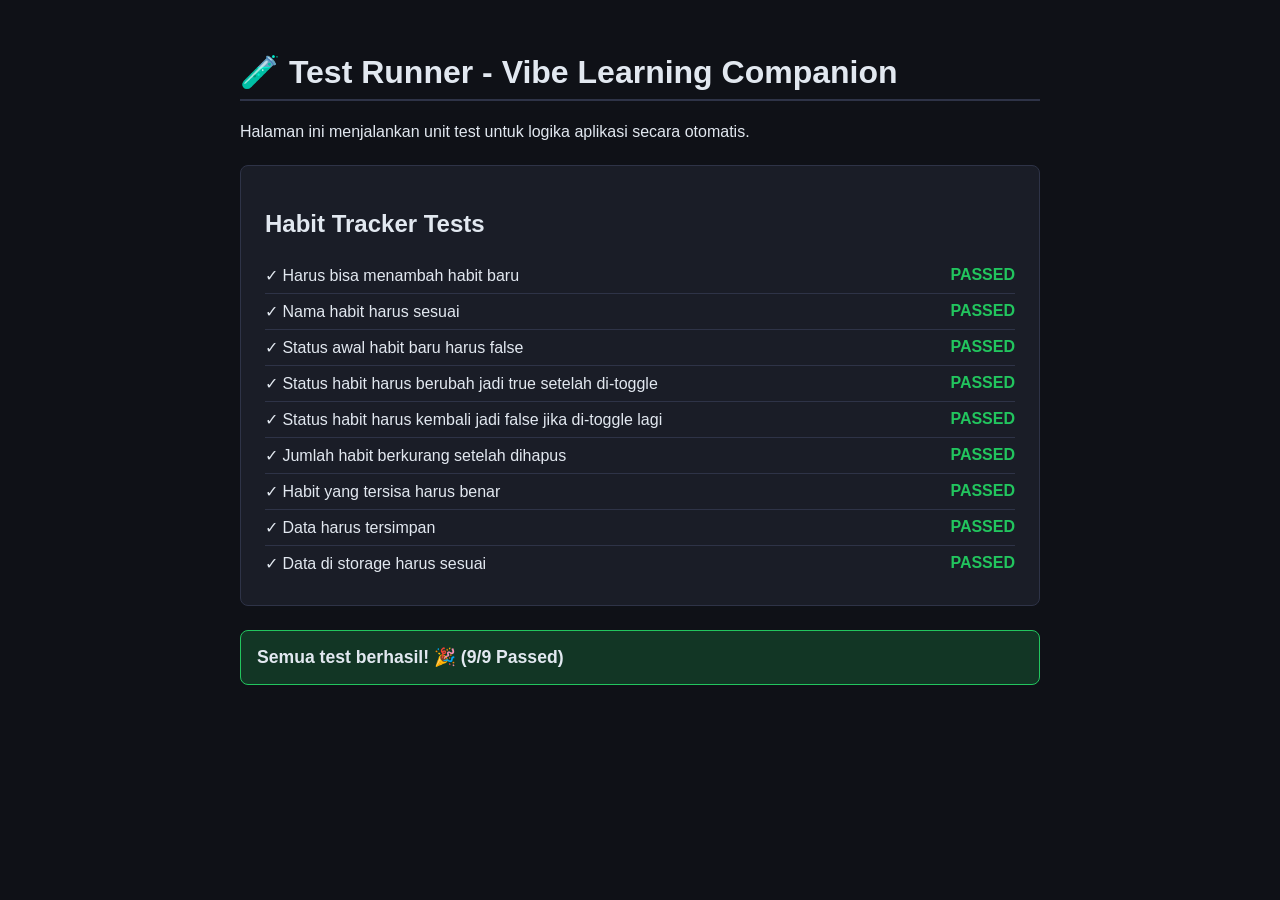
==== test.html @ 682eed2e "feat: Add habit tracker MVP with browser tests" ====
<!DOCTYPE html>
<html lang="id">
<head>
  <meta charset="UTF-8">
  <title>Vibe Learning Companion - Test Runner</title>
  <style>
    body {
      background-color: #0f1117;
      color: #e2e8f0;
      font-family: 'Segoe UI', sans-serif;
      padding: 2rem;
      max-width: 800px;
      margin: 0 auto;
    }
    h1 { border-bottom: 2px solid #2e3347; padding-bottom: 0.5rem; }
    .test-suite { margin-top: 1.5rem; background: #1a1d27; border: 1px solid #2e3347; border-radius: 8px; padding: 1.5rem; }
    .test-case { display: flex; justify-content: space-between; padding: 0.5rem 0; border-bottom: 1px solid #2e3347; }
    .test-case:last-child { border-bottom: none; }
    .pass { color: #22c55e; font-weight: bold; }
    .fail { color: #ef4444; font-weight: bold; }
    .summary { margin-top: 1.5rem; font-size: 1.1rem; font-weight: bold; padding: 1rem; border-radius: 8px; }
    .summary.all-pass { background-color: rgba(34, 197, 94, 0.2); border: 1px solid #22c55e; }
    .summary.some-fail { background-color: rgba(239, 68, 68, 0.2); border: 1px solid #ef4444; }
    .error-box { background: rgba(239, 68, 68, 0.1); border: 1px solid #ef4444; color: #ff8080; padding: 1rem; border-radius: 8px; margin-top: 1rem; font-family: monospace; white-space: pre-wrap; }
  </style>
</head>
<body>

  <h1>🧪 Test Runner - Vibe Learning Companion</h1>
  <p>Halaman ini menjalankan unit test untuk logika aplikasi secara otomatis.</p>

  <div id="error-display" style="display:none;" class="error-box"></div>

  <div class="test-suite">
    <h2>Habit Tracker Tests</h2>
    <div id="test-results">Running tests...</div>
  </div>

  <div id="test-summary" class="summary"></div>

  <!-- Mock DOM elements for test environment -->
  <div style="display:none;">
    <form id="habit-form"><input id="habit-input"></form>
    <ul id="habit-list"></ul>
    <div id="habit-progress"><div id="progress-fill"></div><span id="progress-text"></span></div>
    <p id="empty-message"></p>
  </div>

  <script>
    // Global error handler to capture loading errors
    window.onerror = function(message, source, lineno, colno, error) {
      const display = document.getElementById('error-display');
      display.style.display = 'block';
      display.innerHTML = `<strong>Error Terdeteksi:</strong>\n${message}\ndi ${source} (Baris ${lineno}:${colno})`;
      document.getElementById('test-results').innerHTML = '<span class="fail">Pengujian terhenti karena error.</span>';
      return false;
    };
  </script>
  
  <script src="script.js"></script>
  
  <script>
    // Mock LocalStorage if disabled/restricted on file://
    const mockStorage = {};
    const safeLocalStorage = {
      getItem: (key) => {
        try { return localStorage.getItem(key); } 
        catch(e) { return mockStorage[key] || null; }
      },
      setItem: (key, val) => {
        try { localStorage.setItem(key, val); } 
        catch(e) { mockStorage[key] = String(val); }
      },
      clear: () => {
        try { localStorage.clear(); } 
        catch(e) { for (let k in mockStorage) delete mockStorage[k]; }
      }
    };

    // Override localstorage functions in script.js context
    const originalSave = saveHabits;
    const originalLoad = loadHabits;

    saveHabits = function() {
      safeLocalStorage.setItem('vibe_habits', JSON.stringify(habits));
      updateProgress();
    };

    loadHabits = function() {
      const savedData = safeLocalStorage.getItem('vibe_habits');
      if (savedData) {
        try { habits = JSON.parse(savedData); } catch (e) { habits = []; }
      } else {
        habits = [];
      }
      renderHabits();
    };

    // ===== MINI TESTING FRAMEWORK =====
    const resultsContainer = document.getElementById('test-results');
    const summaryContainer = document.getElementById('test-summary');
    let totalTests = 0;
    let passedTests = 0;
    const testCasesOutput = [];

    function assert(condition, message) {
      totalTests++;
      if (condition) {
        passedTests++;
        testCasesOutput.push(`<div class="test-case"><span>✓ ${message}</span><span class="pass">PASSED</span></div>`);
      } else {
        testCasesOutput.push(`<div class="test-case"><span>✗ ${message}</span><span class="fail">FAILED</span></div>`);
      }
    }

    // Reset state before each test
    function beforeEach() {
      habits = [];
      habitIdCounter = Date.now();
      safeLocalStorage.clear();
    }

    // ===== TEST SUITE =====
    function runTests() {
      try {
        // Test 1: Add Habit
        beforeEach();
        addHabit("Test Belajar Vibe Coding 💻");
        assert(habits.length === 1, "Harus bisa menambah habit baru");
        assert(habits[0].name === "Test Belajar Vibe Coding 💻", "Nama habit harus sesuai");
        assert(habits[0].done === false, "Status awal habit baru harus false");

        // Test 2: Toggle Habit (Done / Undone)
        beforeEach();
        addHabit("Test Habit 2");
        const habitId = habits[0].id;
        toggleHabit(habitId);
        assert(habits[0].done === true, "Status habit harus berubah jadi true setelah di-toggle");
        toggleHabit(habitId);
        assert(habits[0].done === false, "Status habit harus kembali jadi false jika di-toggle lagi");

        // Test 3: Delete Habit
        beforeEach();
        addHabit("Test Habit A");
        addHabit("Test Habit B");
        const idToDelete = habits[0].id;
        deleteHabit(idToDelete);
        assert(habits.length === 1, "Jumlah habit berkurang setelah dihapus");
        assert(habits[0].name === "Test Habit B", "Habit yang tersisa harus benar");

        // Test 4: LocalStorage Persistence
        beforeEach();
        addHabit("Test Simpan");
        const loaded = JSON.parse(safeLocalStorage.getItem('vibe_habits'));
        assert(loaded !== null, "Data harus tersimpan");
        assert(loaded[0].name === "Test Simpan", "Data di storage harus sesuai");

        // Render Results
        resultsContainer.innerHTML = testCasesOutput.join('');
        
        if (passedTests === totalTests) {
          summaryContainer.className = "summary all-pass";
          summaryContainer.innerHTML = `Semua test berhasil! 🎉 (${passedTests}/${totalTests} Passed)`;
        } else {
          summaryContainer.className = "summary some-fail";
          summaryContainer.innerHTML = `Beberapa test gagal! ❌ (${passedTests}/${totalTests} Passed)`;
        }
      } catch (err) {
        window.onerror(err.message, "test.html", 0, 0, err);
      }
    }

    // Run tests on load
    window.addEventListener('load', runTests);
  </script>
</body>
</html>
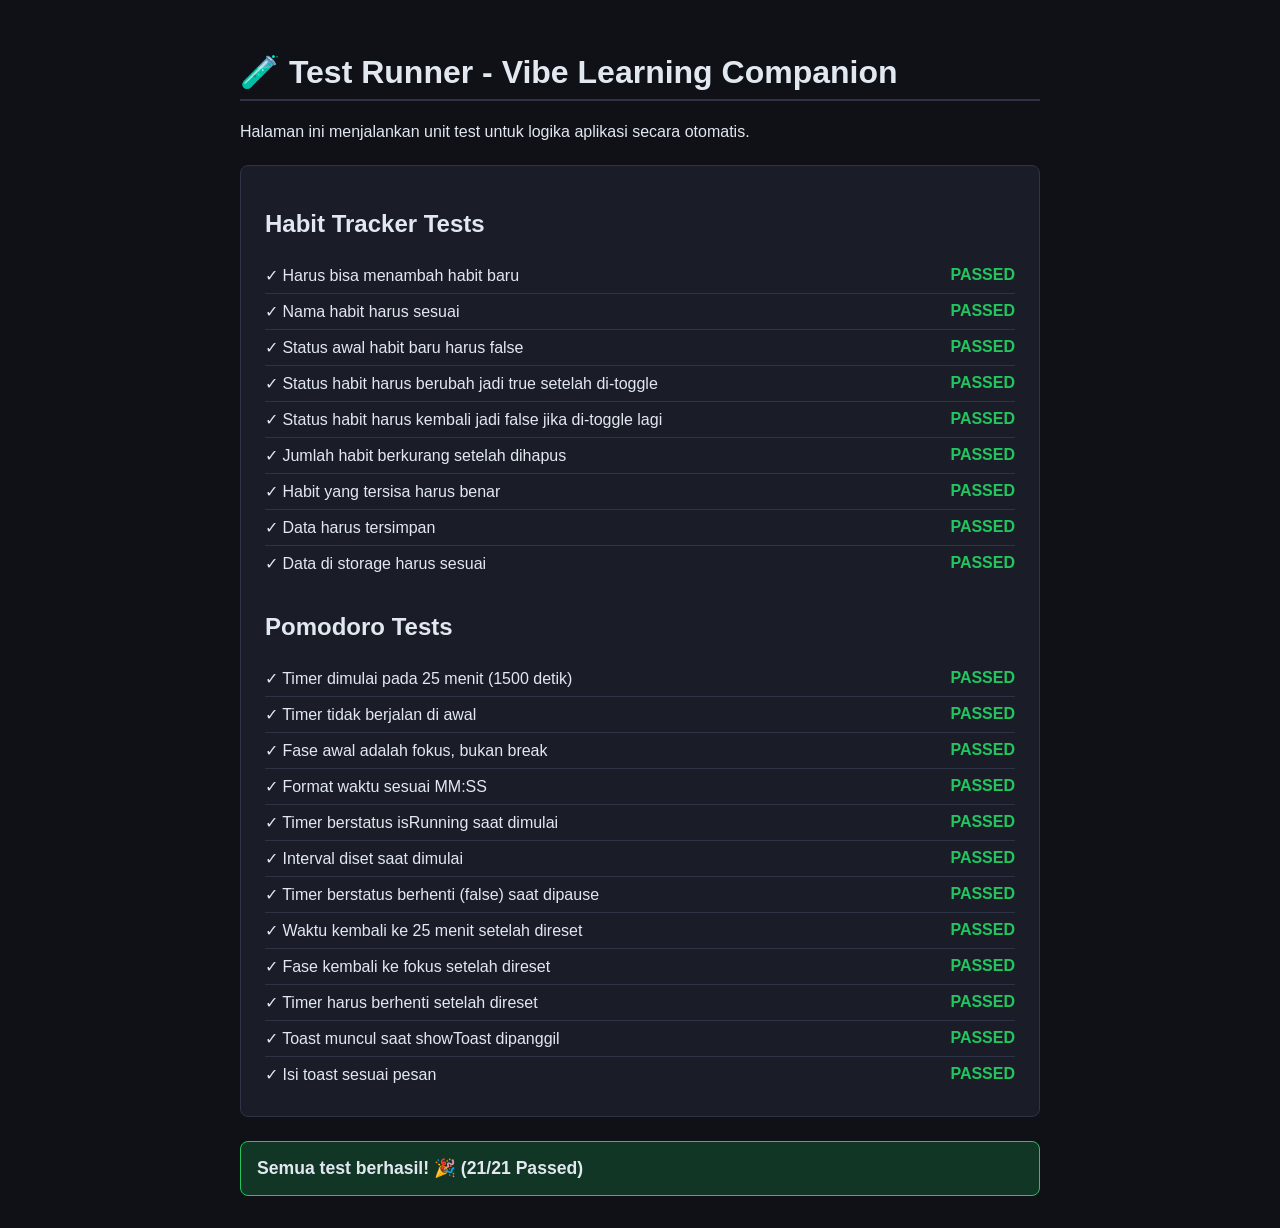
==== commit d745f2d0: "feat: Add Pomodoro timer + toast notification UX - Implement Pomodoro timer (25min focus + 5min brea" ====
--- a/test.html
+++ b/test.html
@@ -34,6 +34,9 @@
   <div class="test-suite">
     <h2>Habit Tracker Tests</h2>
     <div id="test-results">Running tests...</div>
+    
+    <h2 style="margin-top:2rem">Pomodoro Tests</h2>
+    <div id="pomodoro-test-results">Running tests...</div>
   </div>
 
   <div id="test-summary" class="summary"></div>
@@ -44,6 +47,13 @@
     <ul id="habit-list"></ul>
     <div id="habit-progress"><div id="progress-fill"></div><span id="progress-text"></span></div>
     <p id="empty-message"></p>
+    
+    <!-- Mock elements for Pomodoro -->
+    <div id="pomodoro-display"></div>
+    <button id="pomodoro-start"></button>
+    <button id="pomodoro-pause"></button>
+    <button id="pomodoro-reset"></button>
+    <div id="toast-container"></div>
   </div>
 
   <script>
@@ -102,6 +112,7 @@
     let totalTests = 0;
     let passedTests = 0;
     const testCasesOutput = [];
+    const pomodoroTestCasesOutput = [];
 
     function assert(condition, message) {
       totalTests++;
@@ -112,12 +123,25 @@
         testCasesOutput.push(`<div class="test-case"><span>✗ ${message}</span><span class="fail">FAILED</span></div>`);
       }
     }
+    
+    function assertPomodoro(condition, message) {
+      totalTests++;
+      if (condition) {
+        passedTests++;
+        pomodoroTestCasesOutput.push(`<div class="test-case"><span>✓ ${message}</span><span class="pass">PASSED</span></div>`);
+      } else {
+        pomodoroTestCasesOutput.push(`<div class="test-case"><span>✗ ${message}</span><span class="fail">FAILED</span></div>`);
+      }
+    }
 
     // Reset state before each test
     function beforeEach() {
       habits = [];
       habitIdCounter = Date.now();
       safeLocalStorage.clear();
+      
+      // Reset Pomodoro
+      resetPomodoro();
     }
 
     // ===== TEST SUITE =====
@@ -154,9 +178,44 @@
         const loaded = JSON.parse(safeLocalStorage.getItem('vibe_habits'));
         assert(loaded !== null, "Data harus tersimpan");
         assert(loaded[0].name === "Test Simpan", "Data di storage harus sesuai");
+        
+        // ==== POMODORO TESTS ====
+        
+        // Test P1: Initial State
+        beforeEach();
+        assertPomodoro(pomodoroSecondsLeft === 25 * 60, "Timer dimulai pada 25 menit (1500 detik)");
+        assertPomodoro(pomodoroIsRunning === false, "Timer tidak berjalan di awal");
+        assertPomodoro(pomodoroIsBreak === false, "Fase awal adalah fokus, bukan break");
+        assertPomodoro(formatTime(25 * 60) === "25:00", "Format waktu sesuai MM:SS");
+        
+        // Test P2: Start and Pause
+        beforeEach();
+        startPomodoro();
+        assertPomodoro(pomodoroIsRunning === true, "Timer berstatus isRunning saat dimulai");
+        assertPomodoro(pomodoroInterval !== null, "Interval diset saat dimulai");
+        
+        pausePomodoro();
+        assertPomodoro(pomodoroIsRunning === false, "Timer berstatus berhenti (false) saat dipause");
+        
+        // Test P3: Reset Timer
+        beforeEach();
+        pomodoroSecondsLeft = 100;
+        pomodoroIsBreak = true;
+        resetPomodoro();
+        assertPomodoro(pomodoroSecondsLeft === 25 * 60, "Waktu kembali ke 25 menit setelah direset");
+        assertPomodoro(pomodoroIsBreak === false, "Fase kembali ke fokus setelah direset");
+        assertPomodoro(pomodoroIsRunning === false, "Timer harus berhenti setelah direset");
+
+        // Test P4: Toast Notification
+        const toastContainer = document.getElementById('toast-container');
+        toastContainer.innerHTML = '';
+        showToast('Test toast muncul');
+        assertPomodoro(toastContainer.children.length === 1, "Toast muncul saat showToast dipanggil");
+        assertPomodoro(toastContainer.children[0].textContent === 'Test toast muncul', "Isi toast sesuai pesan");
 
         // Render Results
         resultsContainer.innerHTML = testCasesOutput.join('');
+        document.getElementById('pomodoro-test-results').innerHTML = pomodoroTestCasesOutput.join('');
         
         if (passedTests === totalTests) {
           summaryContainer.className = "summary all-pass";
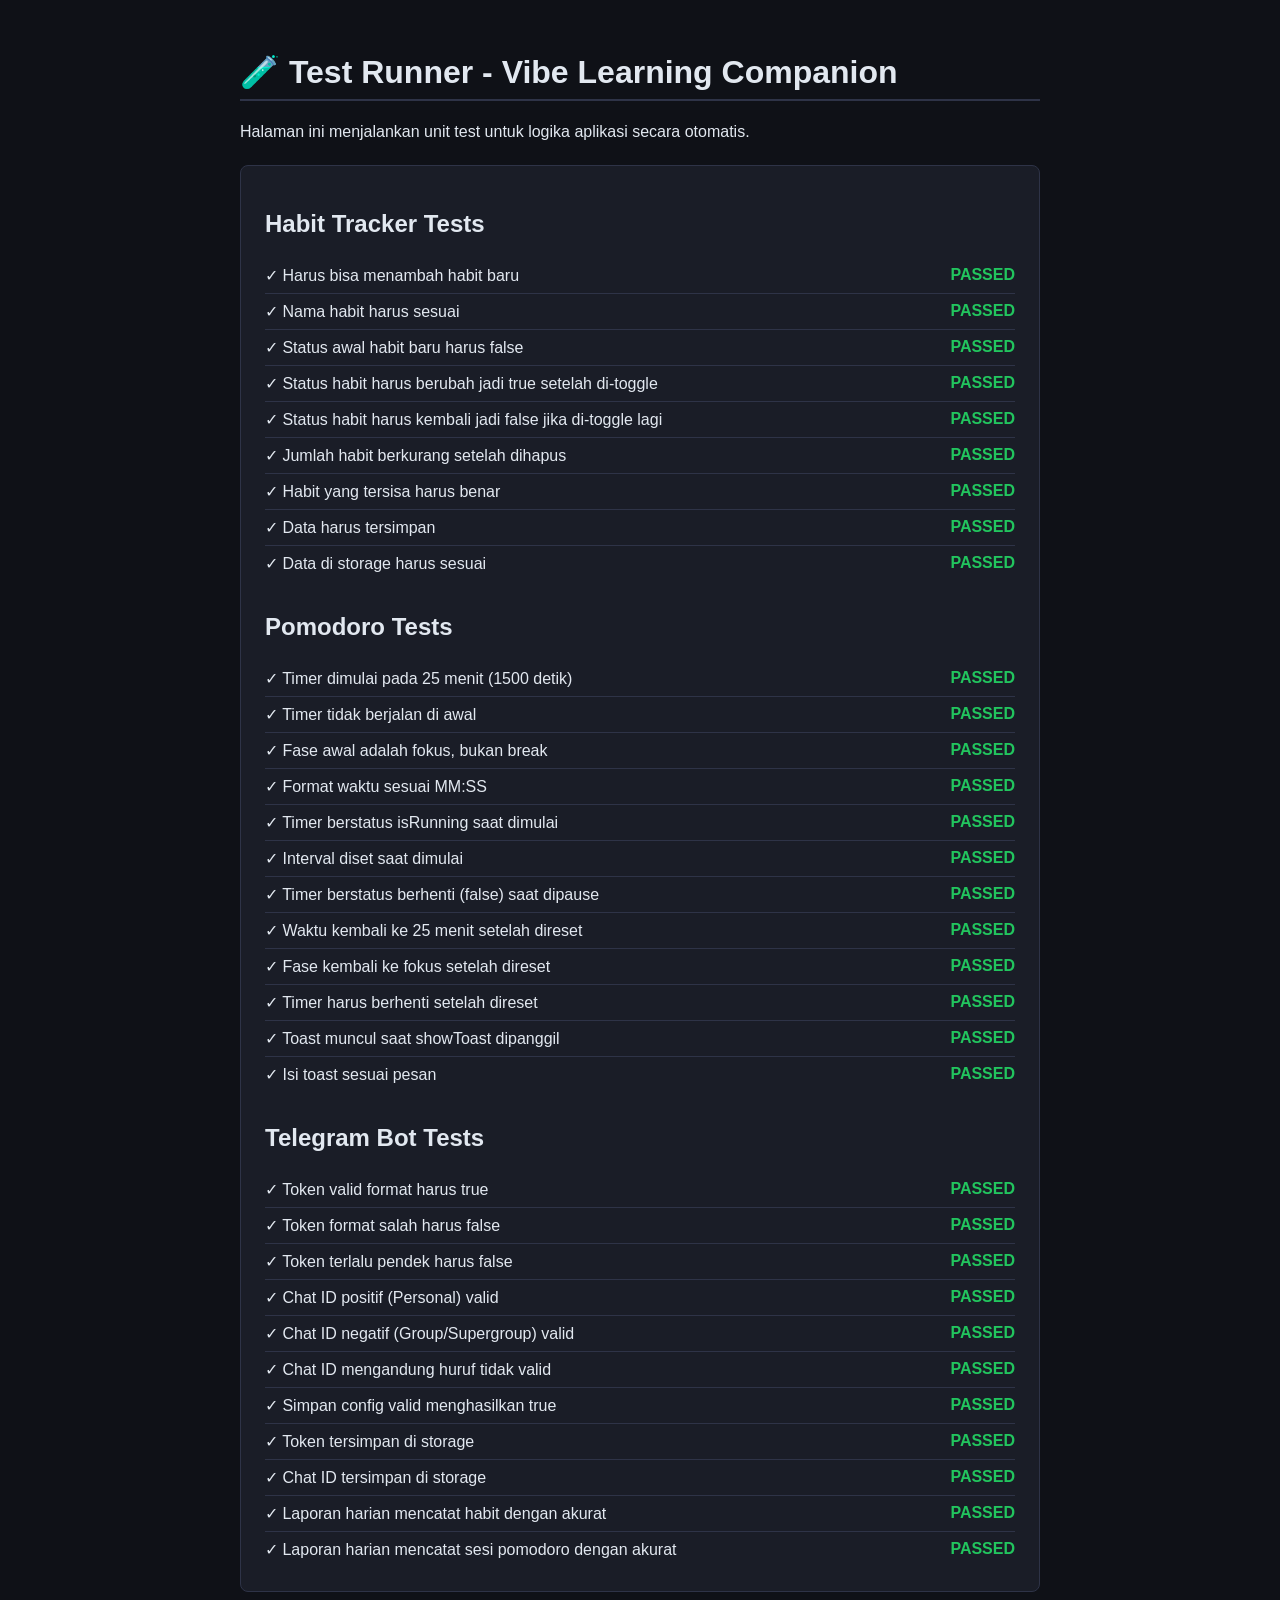
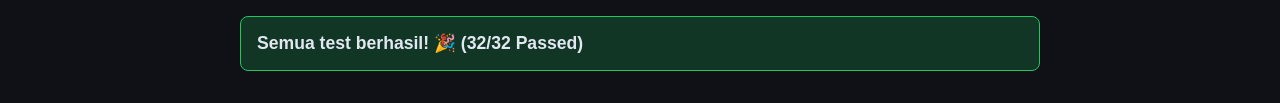
==== commit 4c134f99: "feat: Add Telegram quick capture integration" ====
--- a/test.html
+++ b/test.html
@@ -37,6 +37,9 @@
     
     <h2 style="margin-top:2rem">Pomodoro Tests</h2>
     <div id="pomodoro-test-results">Running tests...</div>
+    
+    <h2 style="margin-top:2rem">Telegram Bot Tests</h2>
+    <div id="telegram-test-results">Running tests...</div>
   </div>
 
   <div id="test-summary" class="summary"></div>
@@ -54,6 +57,16 @@
     <button id="pomodoro-pause"></button>
     <button id="pomodoro-reset"></button>
     <div id="toast-container"></div>
+    
+    <!-- Mock elements for Telegram -->
+    <input id="telegram-token">
+    <input id="telegram-chat-id">
+    <textarea id="telegram-message"></textarea>
+    <div id="telegram-status"></div>
+    <button id="save-telegram-config"></button>
+    <button id="clear-telegram-config"></button>
+    <button id="send-telegram-message"></button>
+    <button id="send-telegram-report"></button>
   </div>
 
   <script>
@@ -113,6 +126,7 @@
     let passedTests = 0;
     const testCasesOutput = [];
     const pomodoroTestCasesOutput = [];
+    const telegramTestCasesOutput = [];
 
     function assert(condition, message) {
       totalTests++;
@@ -131,6 +145,16 @@
         pomodoroTestCasesOutput.push(`<div class="test-case"><span>✓ ${message}</span><span class="pass">PASSED</span></div>`);
       } else {
         pomodoroTestCasesOutput.push(`<div class="test-case"><span>✗ ${message}</span><span class="fail">FAILED</span></div>`);
+      }
+    }
+    
+    function assertTelegram(condition, message) {
+      totalTests++;
+      if (condition) {
+        passedTests++;
+        telegramTestCasesOutput.push(`<div class="test-case"><span>✓ ${message}</span><span class="pass">PASSED</span></div>`);
+      } else {
+        telegramTestCasesOutput.push(`<div class="test-case"><span>✗ ${message}</span><span class="fail">FAILED</span></div>`);
       }
     }
 
@@ -142,6 +166,10 @@
       
       // Reset Pomodoro
       resetPomodoro();
+      
+      // Clear Telegram Mock UI values
+      if (telegramTokenInput) telegramTokenInput.value = '';
+      if (telegramChatIdInput) telegramChatIdInput.value = '';
     }
 
     // ===== TEST SUITE =====
@@ -212,10 +240,44 @@
         showToast('Test toast muncul');
         assertPomodoro(toastContainer.children.length === 1, "Toast muncul saat showToast dipanggil");
         assertPomodoro(toastContainer.children[0].textContent === 'Test toast muncul', "Isi toast sesuai pesan");
+        
+        // ==== TELEGRAM TESTS ====
+        
+        // Test T1: Validate Token Format
+        assertTelegram(validateTelegramToken("123456789:ABCdefGhIJKlmnOPqrsTUVwxyz123456789") === true, "Token valid format harus true");
+        assertTelegram(validateTelegramToken("invalid_token_format") === false, "Token format salah harus false");
+        assertTelegram(validateTelegramToken("12345:Short") === false, "Token terlalu pendek harus false");
+        
+        // Test T2: Validate Chat ID Format
+        assertTelegram(validateChatId("123456789") === true, "Chat ID positif (Personal) valid");
+        assertTelegram(validateChatId("-1001987654321") === true, "Chat ID negatif (Group/Supergroup) valid");
+        assertTelegram(validateChatId("abc1234") === false, "Chat ID mengandung huruf tidak valid");
+        
+        // Test T3: Save Config
+        beforeEach();
+        telegramTokenInput.value = "123456789:ABCdefGhIJKlmnOPqrsTUVwxyz123456789";
+        telegramChatIdInput.value = "-100123456";
+        const isSaved = saveTelegramConfig();
+        
+        assertTelegram(isSaved === true, "Simpan config valid menghasilkan true");
+        assertTelegram(safeLocalStorage.getItem('vibe_telegram_token') === "123456789:ABCdefGhIJKlmnOPqrsTUVwxyz123456789", "Token tersimpan di storage");
+        assertTelegram(safeLocalStorage.getItem('vibe_telegram_chat_id') === "-100123456", "Chat ID tersimpan di storage");
+        
+        // Test T4: Build Daily Report Message
+        beforeEach();
+        addHabit("Habit 1");
+        addHabit("Habit 2");
+        toggleHabit(habits[0].id); // Selesaikan 1 habit
+        pomodoroSessionsCompleted = 3; // Mock pomodoro selesai 3 sesi
+        
+        const report = buildDailyReportMessage();
+        assertTelegram(report.includes("1 / 2 selesai"), "Laporan harian mencatat habit dengan akurat");
+        assertTelegram(report.includes("3"), "Laporan harian mencatat sesi pomodoro dengan akurat");
 
         // Render Results
         resultsContainer.innerHTML = testCasesOutput.join('');
         document.getElementById('pomodoro-test-results').innerHTML = pomodoroTestCasesOutput.join('');
+        document.getElementById('telegram-test-results').innerHTML = telegramTestCasesOutput.join('');
         
         if (passedTests === totalTests) {
           summaryContainer.className = "summary all-pass";
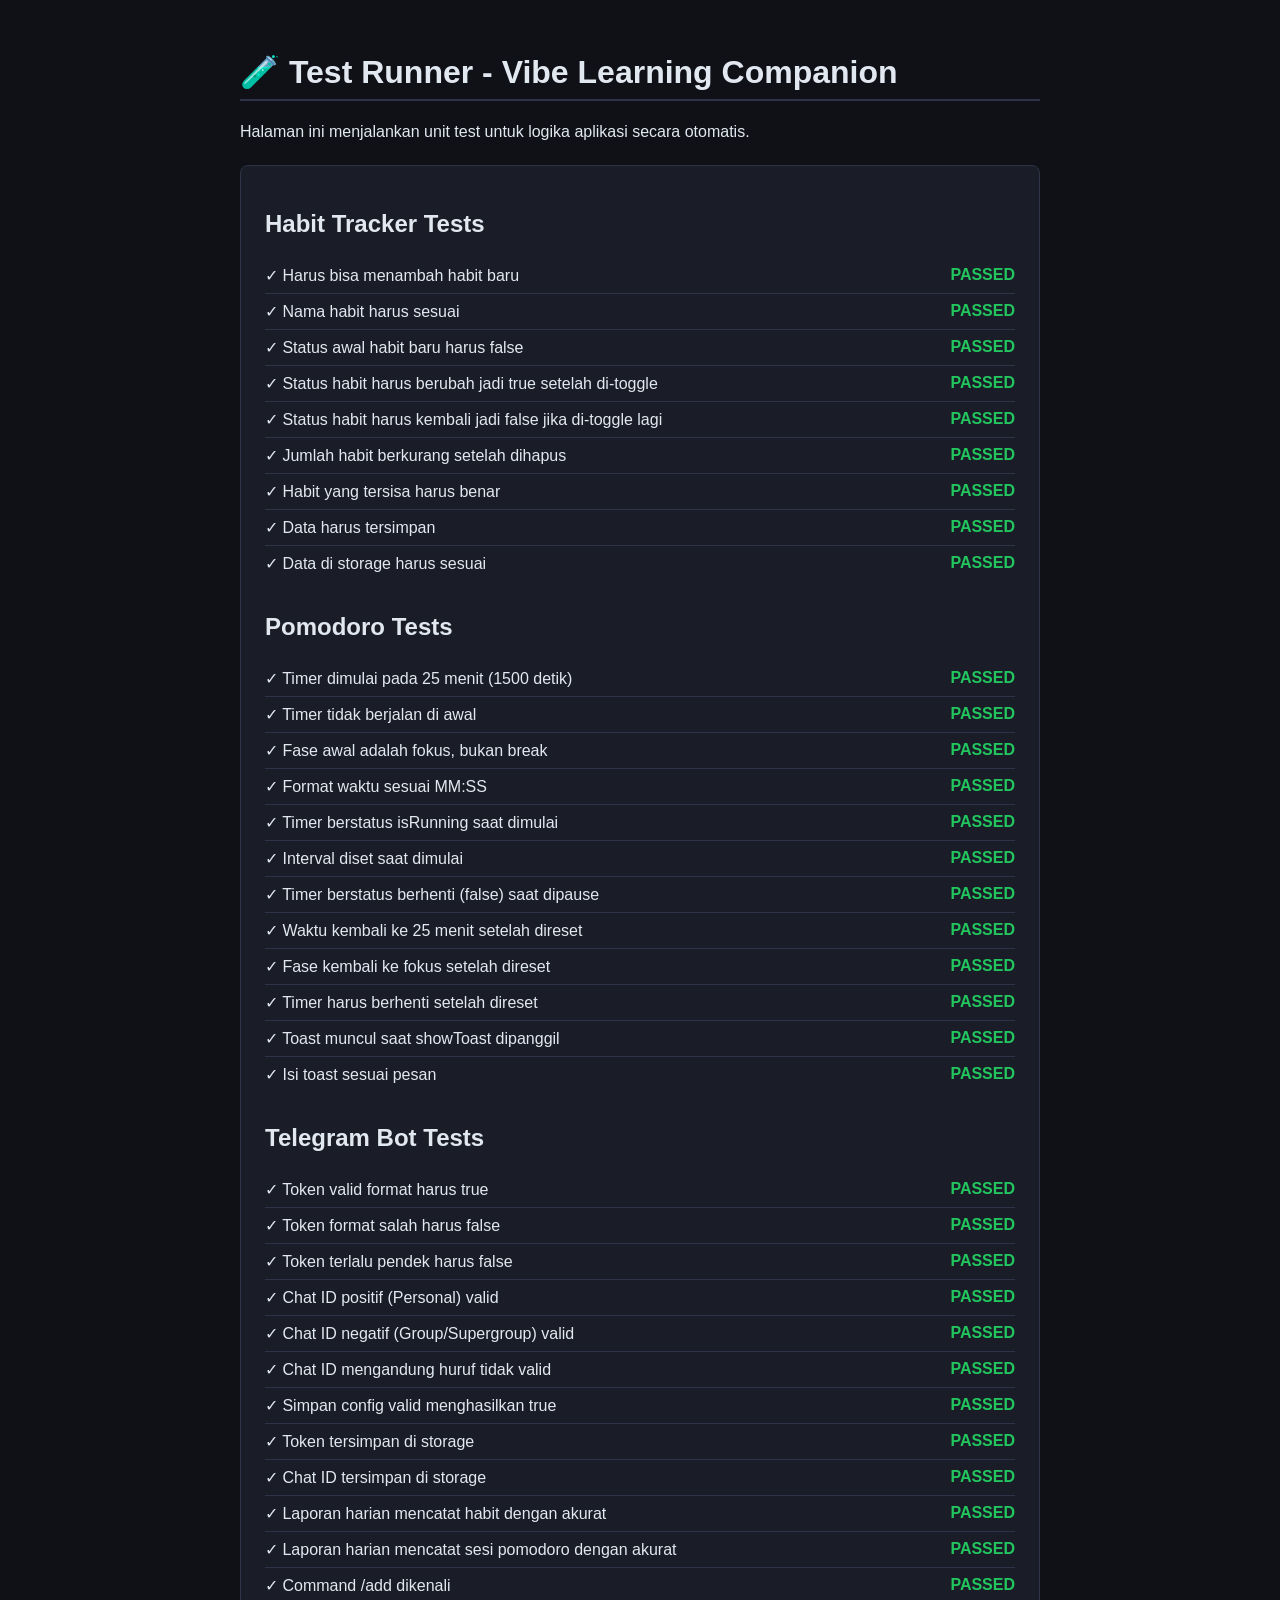
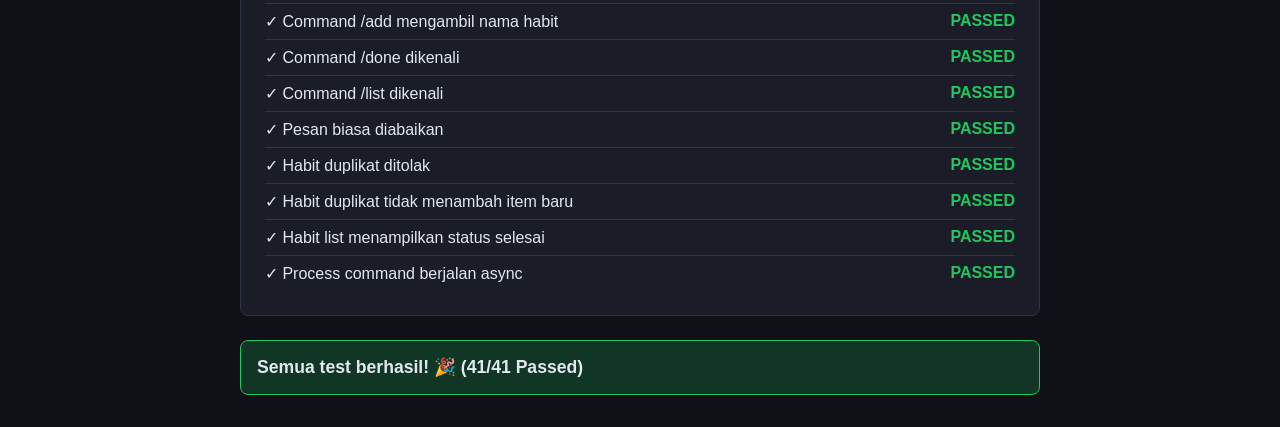
==== commit 3e6ae79d: "feat: Add Telegram command sync (polling via getUpdates) - Add Sync button untuk manual polling Tele" ====
--- a/test.html
+++ b/test.html
@@ -67,6 +67,7 @@
     <button id="clear-telegram-config"></button>
     <button id="send-telegram-message"></button>
     <button id="send-telegram-report"></button>
+    <button id="sync-telegram-commands"></button>
   </div>
 
   <script>
@@ -170,6 +171,7 @@
       // Clear Telegram Mock UI values
       if (telegramTokenInput) telegramTokenInput.value = '';
       if (telegramChatIdInput) telegramChatIdInput.value = '';
+      if (telegramMessageInput) telegramMessageInput.value = '';
     }
 
     // ===== TEST SUITE =====
@@ -273,6 +275,31 @@
         const report = buildDailyReportMessage();
         assertTelegram(report.includes("1 / 2 selesai"), "Laporan harian mencatat habit dengan akurat");
         assertTelegram(report.includes("3"), "Laporan harian mencatat sesi pomodoro dengan akurat");
+
+        // Test T5: Parse Telegram Commands
+        assertTelegram(parseTelegramCommand('/add Baca docs').type === 'add', "Command /add dikenali");
+        assertTelegram(parseTelegramCommand('/add Baca docs').habitName === 'Baca docs', "Command /add mengambil nama habit");
+        assertTelegram(parseTelegramCommand('/done Baca docs').type === 'done', "Command /done dikenali");
+        assertTelegram(parseTelegramCommand('/list').type === 'list', "Command /list dikenali");
+        assertTelegram(parseTelegramCommand('halo biasa').type === 'ignore', "Pesan biasa diabaikan");
+
+        // Test T6: Prevent duplicate habit names
+        beforeEach();
+        addHabit('Baca docs');
+        const duplicateResult = addHabit('baca docs');
+        assertTelegram(duplicateResult === false, "Habit duplikat ditolak");
+        assertTelegram(habits.length === 1, "Habit duplikat tidak menambah item baru");
+
+        // Test T7: Build Habit List Message
+        toggleHabit(habits[0].id);
+        const listMessage = buildHabitListMessage();
+        assertTelegram(listMessage.includes('✅ Baca docs'), "Habit list menampilkan status selesai");
+
+        // Test T8: Process /done Command
+        beforeEach();
+        addHabit('Belajar Sync');
+        const doneResult = processTelegramCommand({ type: 'done', habitName: 'Belajar Sync' });
+        assertTelegram(doneResult instanceof Promise, "Process command berjalan async");
 
         // Render Results
         resultsContainer.innerHTML = testCasesOutput.join('');
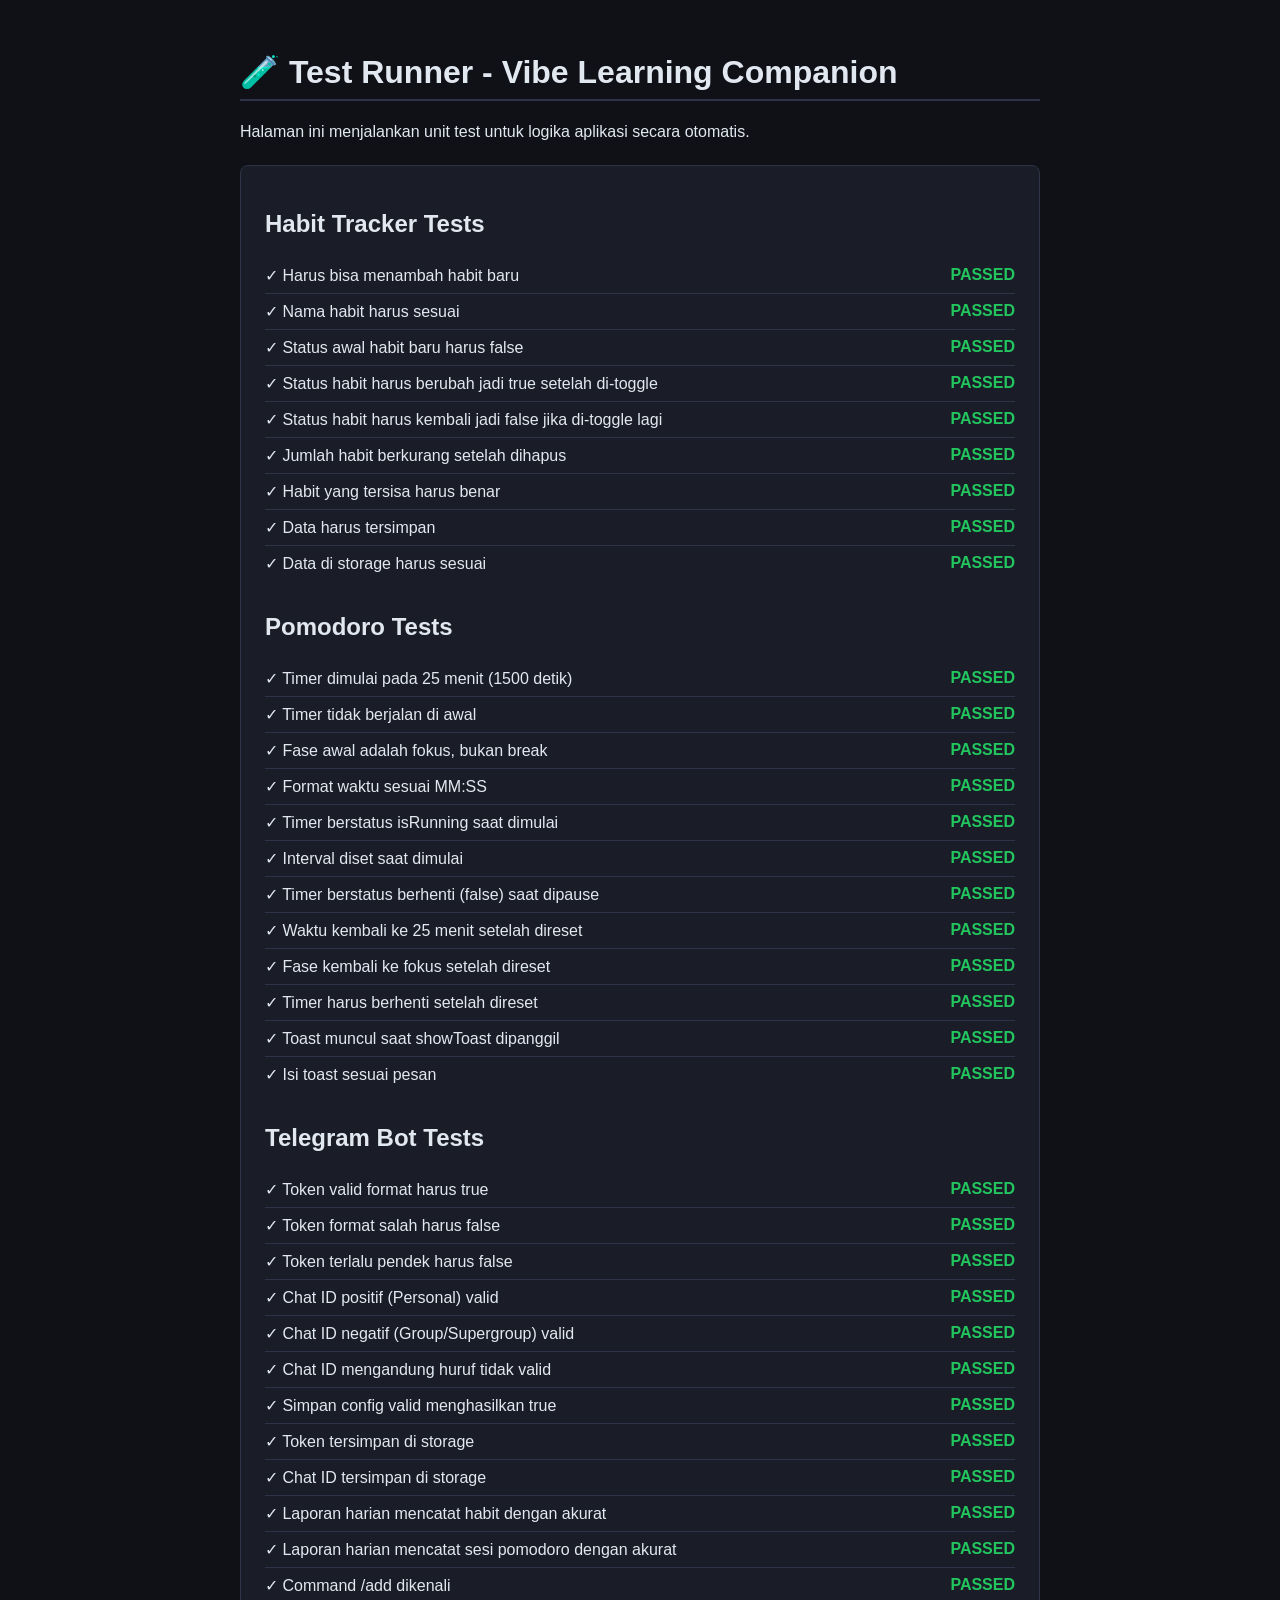
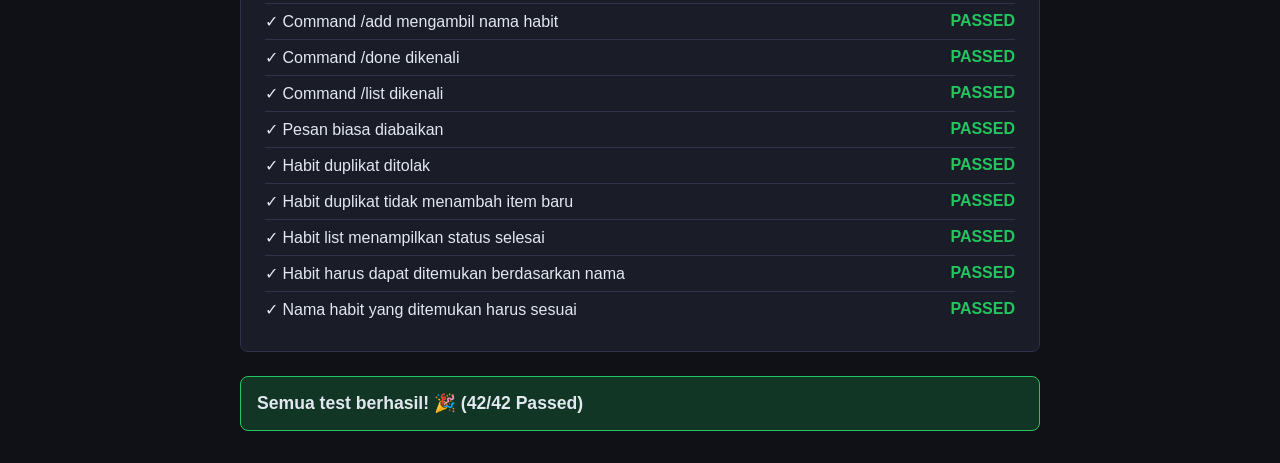
==== commit f7140bd1: "fix: Resolve ReferenceError in findHabitByName" ====
--- a/test.html
+++ b/test.html
@@ -298,8 +298,11 @@
         // Test T8: Process /done Command
         beforeEach();
         addHabit('Belajar Sync');
-        const doneResult = processTelegramCommand({ type: 'done', habitName: 'Belajar Sync' });
-        assertTelegram(doneResult instanceof Promise, "Process command berjalan async");
+        
+        // Verifikasi findHabitByName bekerja dengan benar
+        const foundHabit = findHabitByName('Belajar Sync');
+        assertTelegram(foundHabit !== undefined, "Habit harus dapat ditemukan berdasarkan nama");
+        assertTelegram(foundHabit.name === 'Belajar Sync', "Nama habit yang ditemukan harus sesuai");
 
         // Render Results
         resultsContainer.innerHTML = testCasesOutput.join('');
